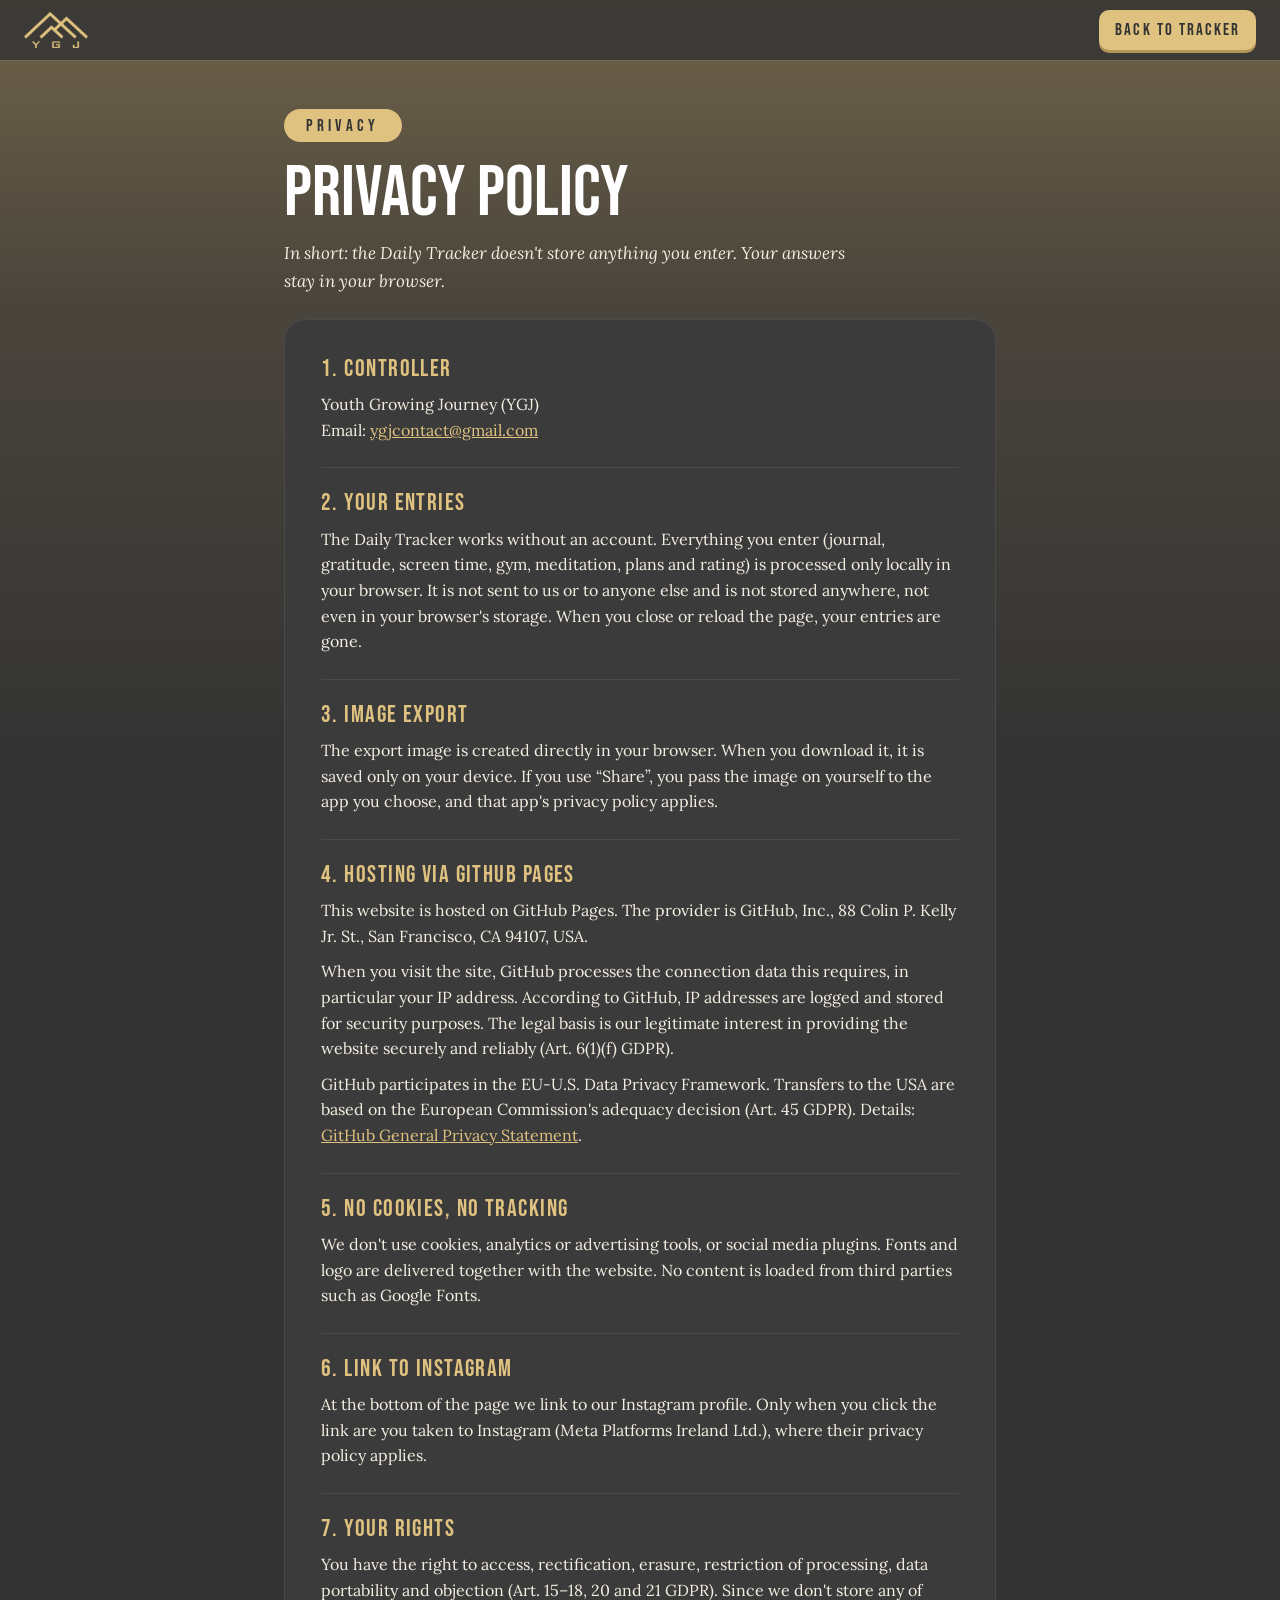
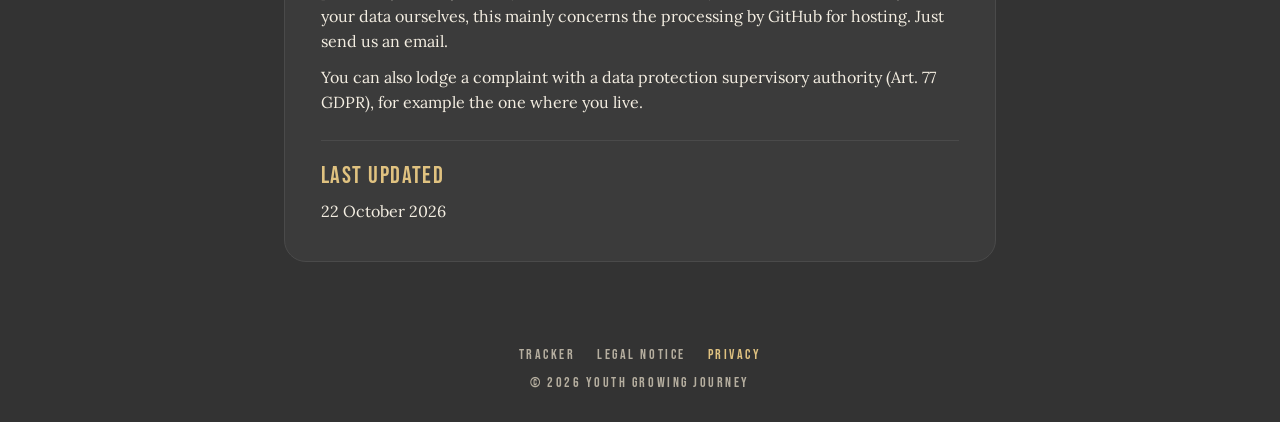
==== privacy.html @ bb2620ee "Legal notice and privacy policy in English Rename impressum.html -> imprint.html and datenschutz.htm" ====
<!doctype html>
<html lang="en">
<head>
  <meta charset="utf-8">
  <meta name="viewport" content="width=device-width, initial-scale=1, viewport-fit=cover">
  <title>Privacy policy · YGJ Daily Tracker</title>
  <meta name="theme-color" content="#333333">
  <link rel="icon" type="image/png" sizes="48x48" href="assets/favicon-48.png">
  <link rel="apple-touch-icon" href="assets/apple-touch-icon.png">
  <link rel="stylesheet" href="styles.css">
</head>
<body>
  <header class="bar">
    <a class="bar-brand" href="./" aria-label="Back to the YGJ Daily Tracker">
      <img src="assets/logo-gold.png" alt="YGJ" width="72" height="40">
    </a>
    <a class="btn btn-gold btn-small bar-back" href="./">Back to tracker</a>
  </header>

  <main class="legal">
    <span class="pill">Privacy</span>
    <h1 class="legal-title">Privacy policy</h1>
    <p class="legal-intro">In short: the Daily Tracker doesn't store anything you enter. Your answers stay in your browser.</p>

    <div class="card">
      <section>
        <h2>1. Controller</h2>
        <p>
          Youth Growing Journey (YGJ)<br>
          Email: <a href="mailto:ygjcontact@gmail.com">ygjcontact@gmail.com</a>
        </p>
      </section>

      <section>
        <h2>2. Your entries</h2>
        <p>The Daily Tracker works without an account. Everything you enter (journal, gratitude, screen time, gym, meditation, plans and rating) is processed only locally in your browser. It is not sent to us or to anyone else and is not stored anywhere, not even in your browser's storage. When you close or reload the page, your entries are gone.</p>
      </section>

      <section>
        <h2>3. Image export</h2>
        <p>The export image is created directly in your browser. When you download it, it is saved only on your device. If you use “Share”, you pass the image on yourself to the app you choose, and that app's privacy policy applies.</p>
      </section>

      <section>
        <h2>4. Hosting via GitHub Pages</h2>
        <p>This website is hosted on GitHub Pages. The provider is GitHub, Inc., 88 Colin P. Kelly Jr. St., San Francisco, CA 94107, USA.</p>
        <p>When you visit the site, GitHub processes the connection data this requires, in particular your IP address. According to GitHub, IP addresses are logged and stored for security purposes. The legal basis is our legitimate interest in providing the website securely and reliably (Art. 6(1)(f) GDPR).</p>
        <p>GitHub participates in the EU-U.S. Data Privacy Framework. Transfers to the USA are based on the European Commission's adequacy decision (Art. 45 GDPR). Details: <a href="https://docs.github.com/en/site-policy/privacy-policies/github-general-privacy-statement" rel="noopener" target="_blank">GitHub General Privacy Statement</a>.</p>
      </section>

      <section>
        <h2>5. No cookies, no tracking</h2>
        <p>We don't use cookies, analytics or advertising tools, or social media plugins. Fonts and logo are delivered together with the website. No content is loaded from third parties such as Google Fonts.</p>
      </section>

      <section>
        <h2>6. Link to Instagram</h2>
        <p>At the bottom of the page we link to our Instagram profile. Only when you click the link are you taken to Instagram (Meta Platforms Ireland Ltd.), where their privacy policy applies.</p>
      </section>

      <section>
        <h2>7. Your rights</h2>
        <p>You have the right to access, rectification, erasure, restriction of processing, data portability and objection (Art. 15–18, 20 and 21 GDPR). Since we don't store any of your data ourselves, this mainly concerns the processing by GitHub for hosting. Just send us an email.</p>
        <p>You can also lodge a complaint with a data protection supervisory authority (Art. 77 GDPR), for example the one where you live.</p>
      </section>

      <section>
        <h2>Last updated</h2>
        <p>22 October 2026</p>
      </section>
    </div>
  </main>

  <footer class="foot">
    <nav class="foot-links" aria-label="Legal">
      <a href="./">Tracker</a>
      <a href="imprint.html">Legal notice</a>
      <a href="privacy.html" aria-current="page">Privacy</a>
    </nav>
    <p class="foot-brand">© 2026 Youth Growing Journey</p>
  </footer>
</body>
</html>
---- styles.css ----
/*
 * YGJ Daily Tracker
 * Markenfarben laut Branding: #333333 (Dunkelgrau) und #E0C280 (Gold/Beige).
 * Schriften: Lora (Fließtext), Bebas Neue (Headlines wie in den Instagram-Posts).
 * Alle weiteren Töne sind die Abstufungen aus der YGJ-App (src/theme/index.ts).
 */

/* Schriften lokal, damit keine Anfrage an Google-Server geht */
@font-face {
  font-family: 'Bebas Neue';
  font-style: normal;
  font-weight: 400;
  font-display: swap;
  src: url(assets/fonts/bebas-neue-latin.woff2) format('woff2');
  unicode-range: U+0000-00FF, U+0131, U+0152-0153, U+02BB-02BC, U+02C6, U+02DA, U+02DC, U+0304, U+0308, U+0329, U+2000-206F, U+20AC, U+2122, U+2191, U+2193, U+2212, U+2215, U+FEFF, U+FFFD;
}
@font-face {
  font-family: 'Bebas Neue';
  font-style: normal;
  font-weight: 400;
  font-display: swap;
  src: url(assets/fonts/bebas-neue-latin-ext.woff2) format('woff2');
  unicode-range: U+0100-02BA, U+02BD-02C5, U+02C7-02CC, U+02CE-02D7, U+02DD-02FF, U+0304, U+0308, U+0329, U+1D00-1DBF, U+1E00-1E9F, U+1EF2-1EFF, U+2020, U+20A0-20AB, U+20AD-20C4, U+2113, U+2C60-2C7F, U+A720-A7FF;
}
@font-face {
  font-family: 'Lora';
  font-style: normal;
  font-weight: 400 700;
  font-display: swap;
  src: url(assets/fonts/lora-latin.woff2) format('woff2');
  unicode-range: U+0000-00FF, U+0131, U+0152-0153, U+02BB-02BC, U+02C6, U+02DA, U+02DC, U+0304, U+0308, U+0329, U+2000-206F, U+20AC, U+2122, U+2191, U+2193, U+2212, U+2215, U+FEFF, U+FFFD;
}
@font-face {
  font-family: 'Lora';
  font-style: normal;
  font-weight: 400 700;
  font-display: swap;
  src: url(assets/fonts/lora-latin-ext.woff2) format('woff2');
  unicode-range: U+0100-02BA, U+02BD-02C5, U+02C7-02CC, U+02CE-02D7, U+02DD-02FF, U+0304, U+0308, U+0329, U+1D00-1DBF, U+1E00-1E9F, U+1EF2-1EFF, U+2020, U+20A0-20AB, U+20AD-20C4, U+2113, U+2C60-2C7F, U+A720-A7FF;
}
@font-face {
  font-family: 'Lora';
  font-style: italic;
  font-weight: 400 700;
  font-display: swap;
  src: url(assets/fonts/lora-italic-latin.woff2) format('woff2');
  unicode-range: U+0000-00FF, U+0131, U+0152-0153, U+02BB-02BC, U+02C6, U+02DA, U+02DC, U+0304, U+0308, U+0329, U+2000-206F, U+20AC, U+2122, U+2191, U+2193, U+2212, U+2215, U+FEFF, U+FFFD;
}
@font-face {
  font-family: 'Lora';
  font-style: italic;
  font-weight: 400 700;
  font-display: swap;
  src: url(assets/fonts/lora-italic-latin-ext.woff2) format('woff2');
  unicode-range: U+0100-02BA, U+02BD-02C5, U+02C7-02CC, U+02CE-02D7, U+02DD-02FF, U+0304, U+0308, U+0329, U+1D00-1DBF, U+1E00-1E9F, U+1EF2-1EFF, U+2020, U+20A0-20AB, U+20AD-20C4, U+2113, U+2C60-2C7F, U+A720-A7FF;
}

:root {
  /* Markenfarben */
  --bg: #333333;
  --gold: #E0C280;

  /* Abstufungen Dunkelgrau */
  --bg-deep: #2B2B2B;
  --surface: #3B3B3B;
  --surface-high: #444444;
  --border: #4A4A4A;
  --border-strong: #575757;

  /* Abstufungen Gold */
  --gold-deep: #B39557;
  --gold-light: #EFDDB4;
  --gold-soft: rgba(224, 194, 128, 0.12);
  --gold-line: rgba(224, 194, 128, 0.35);

  /* Text */
  --text: #F4EEE2;
  --text-muted: #B5AE9F;
  --text-faint: #7F796E;
  --on-gold: #333333;

  --display: 'Bebas Neue', 'Arial Narrow', sans-serif;
  --serif: 'Lora', Georgia, 'Times New Roman', serif;

  --radius-sm: 10px;
  --radius-md: 16px;
  --radius-lg: 22px;
  --edge: 4px; /* "3D"-Kante unter Buttons wie in der App */
  --gutter: 16px;

  color-scheme: dark;
}

*,
*::before,
*::after {
  box-sizing: border-box;
}

html {
  -webkit-text-size-adjust: 100%;
  scroll-behavior: smooth;
  scroll-padding-top: 84px;
}

body {
  margin: 0;
  min-height: 100vh;
  background:
    linear-gradient(180deg, #6F6349 0, #4A453C 300px, #333333 760px) top / 100% 760px no-repeat,
    var(--bg);
  color: var(--text);
  font: 400 16px/1.6 var(--serif);
  overflow-x: hidden;
}

img {
  display: block;
  max-width: 100%;
}

a {
  color: var(--gold);
}

.visually-hidden {
  position: absolute !important;
  width: 1px;
  height: 1px;
  overflow: hidden;
  clip: rect(0 0 0 0);
  white-space: nowrap;
}

:focus-visible {
  outline: 2px solid var(--gold);
  outline-offset: 3px;
}

/* ---------- Kopfleiste ---------- */

.bar {
  position: sticky;
  top: 0;
  z-index: 20;
  display: flex;
  align-items: center;
  gap: 16px;
  padding: 10px var(--gutter);
  padding-top: max(10px, env(safe-area-inset-top));
  background: rgba(51, 51, 51, 0.82);
  -webkit-backdrop-filter: blur(12px);
  backdrop-filter: blur(12px);
  border-bottom: 1px solid var(--gold-line);
}

.bar-brand img {
  width: 64px;
  height: auto;
}

.bar-progress {
  flex: 1;
  display: flex;
  flex-direction: column;
  gap: 6px;
  min-width: 0;
  max-width: 320px;
  margin-left: auto;
}

.bar-progress-label {
  font: 400 14px/1 var(--display);
  letter-spacing: 0.14em;
  text-transform: uppercase;
  color: var(--text-muted);
}

.bar-track,
.budget-track {
  position: relative;
  display: block;
  height: 4px;
  border-radius: 999px;
  background: var(--border);
  overflow: hidden;
}

.bar-track i,
.budget-track i {
  position: absolute;
  inset: 0 auto 0 0;
  width: 0;
  background: var(--gold);
  border-radius: inherit;
  transition: width 0.25s ease;
}

/* ---------- Buttons ---------- */

.btn {
  display: inline-flex;
  align-items: center;
  justify-content: center;
  gap: 8px;
  min-height: 52px;
  padding: 0 26px;
  border: 0;
  border-radius: var(--radius-md);
  font: 400 21px/1 var(--display);
  letter-spacing: 0.12em;
  text-transform: uppercase;
  text-decoration: none;
  cursor: pointer;
  transition: transform 0.08s ease, box-shadow 0.08s ease, background-color 0.15s ease;
  -webkit-tap-highlight-color: transparent;
}

.btn:active {
  transform: translateY(var(--edge));
}

.btn-gold {
  background: var(--gold);
  color: var(--on-gold);
  box-shadow: 0 var(--edge) 0 var(--gold-deep);
}

.btn-gold:hover {
  background: var(--gold-light);
}

.btn-gold:active {
  box-shadow: 0 0 0 var(--gold-deep);
}

.btn-ghost {
  background: var(--surface);
  color: var(--text);
  border: 1.5px solid var(--border-strong);
  box-shadow: 0 var(--edge) 0 var(--bg-deep);
}

.btn-ghost:hover {
  border-color: var(--gold-line);
}

.btn-ghost:active {
  box-shadow: 0 0 0 var(--bg-deep);
}

.btn-small {
  min-height: 40px;
  padding: 0 16px;
  font-size: 17px;
  border-radius: var(--radius-sm);
  box-shadow: 0 3px 0 var(--gold-deep);
}

.btn-small:active {
  transform: translateY(3px);
}

/* ---------- Hero ---------- */

main {
  width: 100%;
  max-width: 760px;
  margin: 0 auto;
  padding: 0 var(--gutter);
}

.hero {
  padding: 56px 0 40px;
  text-align: center;
}

.pill {
  display: inline-block;
  padding: 9px 22px 7px;
  border-radius: 999px;
  background: var(--gold);
  color: var(--on-gold);
  font: 400 17px/1 var(--display);
  letter-spacing: 0.24em;
  text-transform: uppercase;
}

.hero-title,
.export-title {
  margin: 22px 0 14px;
  font: 400 clamp(48px, 11vw, 84px)/0.95 var(--display);
  letter-spacing: 0.01em;
  text-transform: uppercase;
  color: #FFFFFF;
}

.hero-title em,
.export-title em {
  font-style: normal;
  color: var(--gold);
}

.hero-sub {
  max-width: 30em;
  margin: 0 auto;
  font-style: italic;
  font-size: 18px;
  color: var(--text);
}

.day {
  margin: 40px auto 0;
  padding: 26px 20px 22px;
  max-width: 420px;
  border: 1.5px solid var(--gold-line);
  border-radius: var(--radius-lg);
  background: rgba(43, 43, 43, 0.55);
}

.day-weekday {
  margin: 0;
  font: 400 64px/0.95 var(--display);
  text-transform: uppercase;
  color: #FFFFFF;
}

.day-date {
  margin: 8px 0 0;
  font: 400 22px/1 var(--display);
  letter-spacing: 0.22em;
  text-transform: uppercase;
  color: var(--gold);
}

.day-change {
  position: relative;
  display: inline-flex;
  align-items: center;
  gap: 8px;
  margin-top: 18px;
  font-size: 14px;
  font-style: italic;
  color: var(--text-muted);
  cursor: pointer;
}

.day-change input {
  min-height: 36px;
  padding: 4px 10px;
  border: 1.5px solid var(--border-strong);
  border-radius: var(--radius-sm);
  background: var(--bg-deep);
  color: var(--text);
  font: 400 15px/1 var(--serif);
}

.day-change input:focus-visible {
  outline: none;
  border-color: var(--gold);
  box-shadow: 0 0 0 3px var(--gold-soft);
}

/* ---------- Karten und Abschnitte ---------- */

.card {
  margin: 0 0 24px;
  padding: 28px 22px;
  border: 1px solid var(--border);
  border-radius: var(--radius-lg);
  background: var(--surface);
}

.sec-head {
  margin-bottom: 22px;
}

.sec-num {
  font: 400 16px/1 var(--display);
  letter-spacing: 0.2em;
  color: var(--gold);
}

.sec-title {
  margin: 8px 0 6px;
  font: 400 44px/1 var(--display);
  letter-spacing: 0.01em;
  text-transform: uppercase;
  color: #FFFFFF;
}

.sec-sub {
  margin: 0;
  font-style: italic;
  color: var(--text-muted);
}

/* ---------- Eingabefelder ---------- */

.field {
  position: relative;
  margin-top: 18px;
}

.field label {
  display: block;
  margin-bottom: 8px;
  font-weight: 600;
  line-height: 1.4;
  color: var(--text);
}

textarea,
.list-item input,
.duration input {
  width: 100%;
  padding: 12px 14px;
  border: 1.5px solid var(--border);
  border-radius: 12px;
  background: var(--bg-deep);
  color: var(--text);
  font: 400 16px/1.55 var(--serif);
  transition: border-color 0.15s ease, box-shadow 0.15s ease;
}

textarea {
  display: block;
  min-height: 56px;
  resize: none;
  overflow: hidden;
}

textarea::placeholder,
input::placeholder {
  color: var(--text-faint);
  font-style: italic;
}

textarea:focus-visible,
.list-item input:focus-visible,
.duration input:focus-visible {
  outline: none;
  border-color: var(--gold);
  box-shadow: 0 0 0 3px var(--gold-soft);
}

.field-count {
  display: block;
  margin-top: 6px;
  text-align: right;
  font: 400 15px/1 var(--display);
  letter-spacing: 0.12em;
  color: var(--text-muted);
}

/* Zeichenbudget Journal */
.budget {
  display: flex;
  align-items: center;
  gap: 14px;
  padding: 12px 14px;
  border-radius: 12px;
  background: var(--gold-soft);
}

.budget-track {
  flex: 1;
}

.budget-count {
  font: 400 17px/1 var(--display);
  letter-spacing: 0.12em;
  color: var(--gold);
  white-space: nowrap;
}

.budget.is-full .budget-count::after {
  content: ' · limit reached';
}

.q-group {
  margin-top: 30px;
}

.q-group-title {
  margin: 0;
  padding-bottom: 8px;
  border-bottom: 1px solid var(--gold-line);
  font: 400 17px/1 var(--display);
  letter-spacing: 0.2em;
  text-transform: uppercase;
  color: var(--gold);
}

/* Listen (Dankbarkeit) */
.lists {
  display: grid;
  gap: 26px;
}

.list {
  margin: 0;
  padding: 0;
  border: 0;
  min-width: 0;
}

.list legend {
  padding: 0;
  margin-bottom: 10px;
  font: 400 24px/1 var(--display);
  letter-spacing: 0.06em;
  text-transform: uppercase;
  color: #FFFFFF;
}

.list-item {
  display: flex;
  align-items: center;
  gap: 12px;
  margin-top: 10px;
}

.list-item span {
  flex: none;
  width: 28px;
  font: 400 22px/1 var(--display);
  letter-spacing: 0.06em;
  color: var(--gold);
}

/* Zahlen */
.stat + .stat {
  margin-top: 26px;
  padding-top: 24px;
  border-top: 1px solid var(--border);
}

.stat-title {
  margin: 0 0 12px;
  font: 400 24px/1 var(--display);
  letter-spacing: 0.06em;
  text-transform: uppercase;
  color: #FFFFFF;
}

.duration {
  display: flex;
  flex-wrap: wrap;
  gap: 12px;
}

.stat .seg + .duration {
  margin-top: 14px;
}

.duration label {
  display: flex;
  align-items: center;
  gap: 10px;
  color: var(--text-muted);
  font-style: italic;
}

.duration input {
  width: 92px;
  text-align: center;
  font: 400 26px/1 var(--display);
  letter-spacing: 0.06em;
  padding: 10px 8px 8px;
  -moz-appearance: textfield;
}

.duration input::-webkit-outer-spin-button,
.duration input::-webkit-inner-spin-button {
  -webkit-appearance: none;
  margin: 0;
}

.duration[hidden] {
  display: none;
}

/* Segment-Auswahl und Bewertung: Radio unsichtbar, Label als Button */
/* gleich breite Segmente, damit drei Optionen auch bei 375 px in eine Zeile passen */
.seg {
  display: grid;
  grid-auto-flow: column;
  grid-auto-columns: minmax(0, 1fr);
  gap: 8px;
  max-width: calc(var(--options, 3) * 140px);
}

.seg label,
.rating-scale label {
  position: relative;
}

.seg input,
.rating-scale input {
  position: absolute;
  inset: 0;
  opacity: 0;
  pointer-events: none;
}

.seg span,
.rating-scale span {
  display: inline-flex;
  align-items: center;
  justify-content: center;
  border: 1.5px solid var(--border-strong);
  background: var(--bg-deep);
  color: var(--text);
  cursor: pointer;
  user-select: none;
  transition: background-color 0.15s ease, color 0.15s ease, border-color 0.15s ease, transform 0.08s ease;
  -webkit-tap-highlight-color: transparent;
}

.seg span {
  width: 100%;
  min-height: 46px;
  padding: 0 8px;
  border-radius: 999px;
  font: 400 19px/1 var(--display);
  letter-spacing: 0.1em;
  text-transform: uppercase;
  white-space: nowrap;
}

.seg label:hover span,
.rating-scale label:hover span {
  border-color: var(--gold-line);
}

.seg input:checked + span,
.rating-scale input:checked + span {
  background: var(--gold);
  border-color: var(--gold);
  color: var(--on-gold);
}

.seg input:focus-visible + span,
.rating-scale input:focus-visible + span {
  outline: 2px solid var(--gold);
  outline-offset: 3px;
}

/* Bewertung */
.rating-display {
  display: flex;
  align-items: baseline;
  justify-content: center;
  gap: 10px;
  margin: 4px 0 18px;
}

.rating-big {
  font: 400 128px/0.9 var(--display);
  color: transparent;
  -webkit-text-stroke: 2px var(--gold);
}

.rating-big.is-empty {
  color: var(--border-strong);
  -webkit-text-stroke: 0;
}

.rating-of {
  font: 400 34px/1 var(--display);
  letter-spacing: 0.08em;
  color: var(--text-muted);
}

.rating-scale {
  display: grid;
  grid-template-columns: repeat(10, 1fr);
  gap: 8px;
}

.rating-scale span {
  width: 100%;
  aspect-ratio: 1;
  border-radius: 12px;
  font: 400 26px/1 var(--display);
  box-shadow: 0 3px 0 var(--bg-deep);
}

.rating-scale input:checked + span {
  box-shadow: 0 3px 0 var(--gold-deep);
}

.rating-scale label:active span {
  transform: translateY(3px);
  box-shadow: none;
}

.rating-ends {
  display: flex;
  justify-content: space-between;
  margin-top: 12px;
  font-size: 14px;
  font-style: italic;
  color: var(--text-muted);
}

/* Export */
.export {
  padding: 36px 0 12px;
  text-align: center;
}

.export-title {
  margin-top: 0;
  font-size: clamp(44px, 10vw, 68px);
}

.export-actions {
  display: flex;
  flex-wrap: wrap;
  justify-content: center;
  gap: 14px;
  margin-top: 26px;
}

/* ---------- Fußzeile ---------- */

.foot {
  max-width: 760px;
  margin: 0 auto;
  padding: 48px var(--gutter) max(32px, env(safe-area-inset-bottom));
  text-align: center;
}

.foot-note {
  max-width: 34em;
  margin: 0 auto;
  font-size: 13px;
  line-height: 1.55;
  color: var(--text-muted);
}

.foot-brand {
  margin: 14px 0 0;
  font: 400 14px/1 var(--display);
  letter-spacing: 0.18em;
  text-transform: uppercase;
  color: var(--text-muted);
}

.foot-brand a {
  color: var(--gold);
  text-decoration: none;
}

.foot-brand a:hover {
  text-decoration: underline;
}

.foot-links {
  display: flex;
  justify-content: center;
  gap: 22px;
  margin-top: 14px;
  font: 400 14px/1 var(--display);
  letter-spacing: 0.18em;
  text-transform: uppercase;
}

.foot-links a {
  color: var(--text-muted);
  text-decoration: none;
}

.foot-links a:hover,
.foot-links a[aria-current='page'] {
  color: var(--gold);
}

/* ---------- Impressum und Datenschutz ---------- */

.bar-back {
  margin-left: auto;
}

.legal {
  padding-top: 48px;
}

.legal-title {
  margin: 18px 0 12px;
  font: 400 clamp(44px, 11vw, 72px)/0.95 var(--display);
  text-transform: uppercase;
  color: #FFFFFF;
  overflow-wrap: break-word;
  hyphens: manual;
}

.legal-intro {
  max-width: 34em;
  margin: 0 0 28px;
  font-size: 17px;
  font-style: italic;
  color: var(--text);
}

.legal .card {
  margin-top: 24px;
}

.legal section + section {
  margin-top: 24px;
  padding-top: 22px;
  border-top: 1px solid var(--border);
}

.legal h2 {
  margin: 0 0 10px;
  font: 400 24px/1.1 var(--display);
  letter-spacing: 0.06em;
  text-transform: uppercase;
  color: var(--gold);
}

.legal p {
  margin: 0 0 10px;
  overflow-wrap: anywhere;
}

.legal p:last-child {
  margin-bottom: 0;
}

/* ---------- Vorschau-Dialog ---------- */

.preview {
  width: min(560px, calc(100vw - 2 * var(--gutter)));
  max-height: calc(100dvh - 32px);
  padding: 0;
  border: 1px solid var(--gold-line);
  border-radius: var(--radius-lg);
  background: var(--surface);
  color: var(--text);
  overflow: hidden;
}

.preview[open] {
  display: flex;
  flex-direction: column;
}

.preview::backdrop {
  background: rgba(20, 20, 20, 0.72);
}

.preview-head {
  display: flex;
  align-items: center;
  justify-content: space-between;
  padding: 16px 18px 12px 22px;
}

.preview-title {
  margin: 0;
  font: 400 30px/1 var(--display);
  letter-spacing: 0.04em;
  text-transform: uppercase;
}

.preview-close {
  width: 40px;
  height: 40px;
  border: 1.5px solid var(--border-strong);
  border-radius: 50%;
  background: var(--bg-deep);
  color: var(--text);
  font: 400 24px/1 var(--serif);
  cursor: pointer;
}

.preview-body {
  flex: 1;
  min-height: 0;
  overflow-y: auto;
  padding: 0 18px;
}

.preview-body img {
  width: 100%;
  border-radius: 12px;
  border: 1px solid var(--border);
}

.preview-actions {
  display: flex;
  flex-wrap: wrap;
  gap: 12px;
  padding: 18px 18px 8px;
}

.preview-actions .btn {
  flex: 1 1 160px;
}

.preview-hint {
  margin: 0;
  padding: 4px 18px 18px;
  font-size: 13px;
  font-style: italic;
  text-align: center;
  color: var(--text-muted);
}

/* ---------- Toast ---------- */

.toast {
  position: fixed;
  left: 50%;
  bottom: max(24px, env(safe-area-inset-bottom));
  z-index: 50;
  max-width: calc(100vw - 2 * var(--gutter));
  padding: 12px 20px;
  border-radius: 999px;
  background: var(--gold);
  color: var(--on-gold);
  font-weight: 600;
  font-size: 15px;
  text-align: center;
  box-shadow: 0 8px 24px rgba(0, 0, 0, 0.35);
  opacity: 0;
  transform: translate(-50%, 12px);
  pointer-events: none;
  transition: opacity 0.2s ease, transform 0.2s ease;
}

.toast.is-visible {
  opacity: 1;
  transform: translate(-50%, 0);
}

/* ---------- Größere Bildschirme ---------- */

@media (min-width: 640px) {
  :root {
    --gutter: 24px;
  }

  .card {
    padding: 36px 36px;
  }
}

@media (max-width: 479px) {
  .rating-scale {
    grid-template-columns: repeat(5, 1fr);
  }

  .bar-progress-label {
    font-size: 13px;
  }

  .day-weekday {
    font-size: 56px;
  }
}

@media (prefers-reduced-motion: reduce) {
  html {
    scroll-behavior: auto;
  }

  *,
  *::before,
  *::after {
    transition: none !important;
  }
}
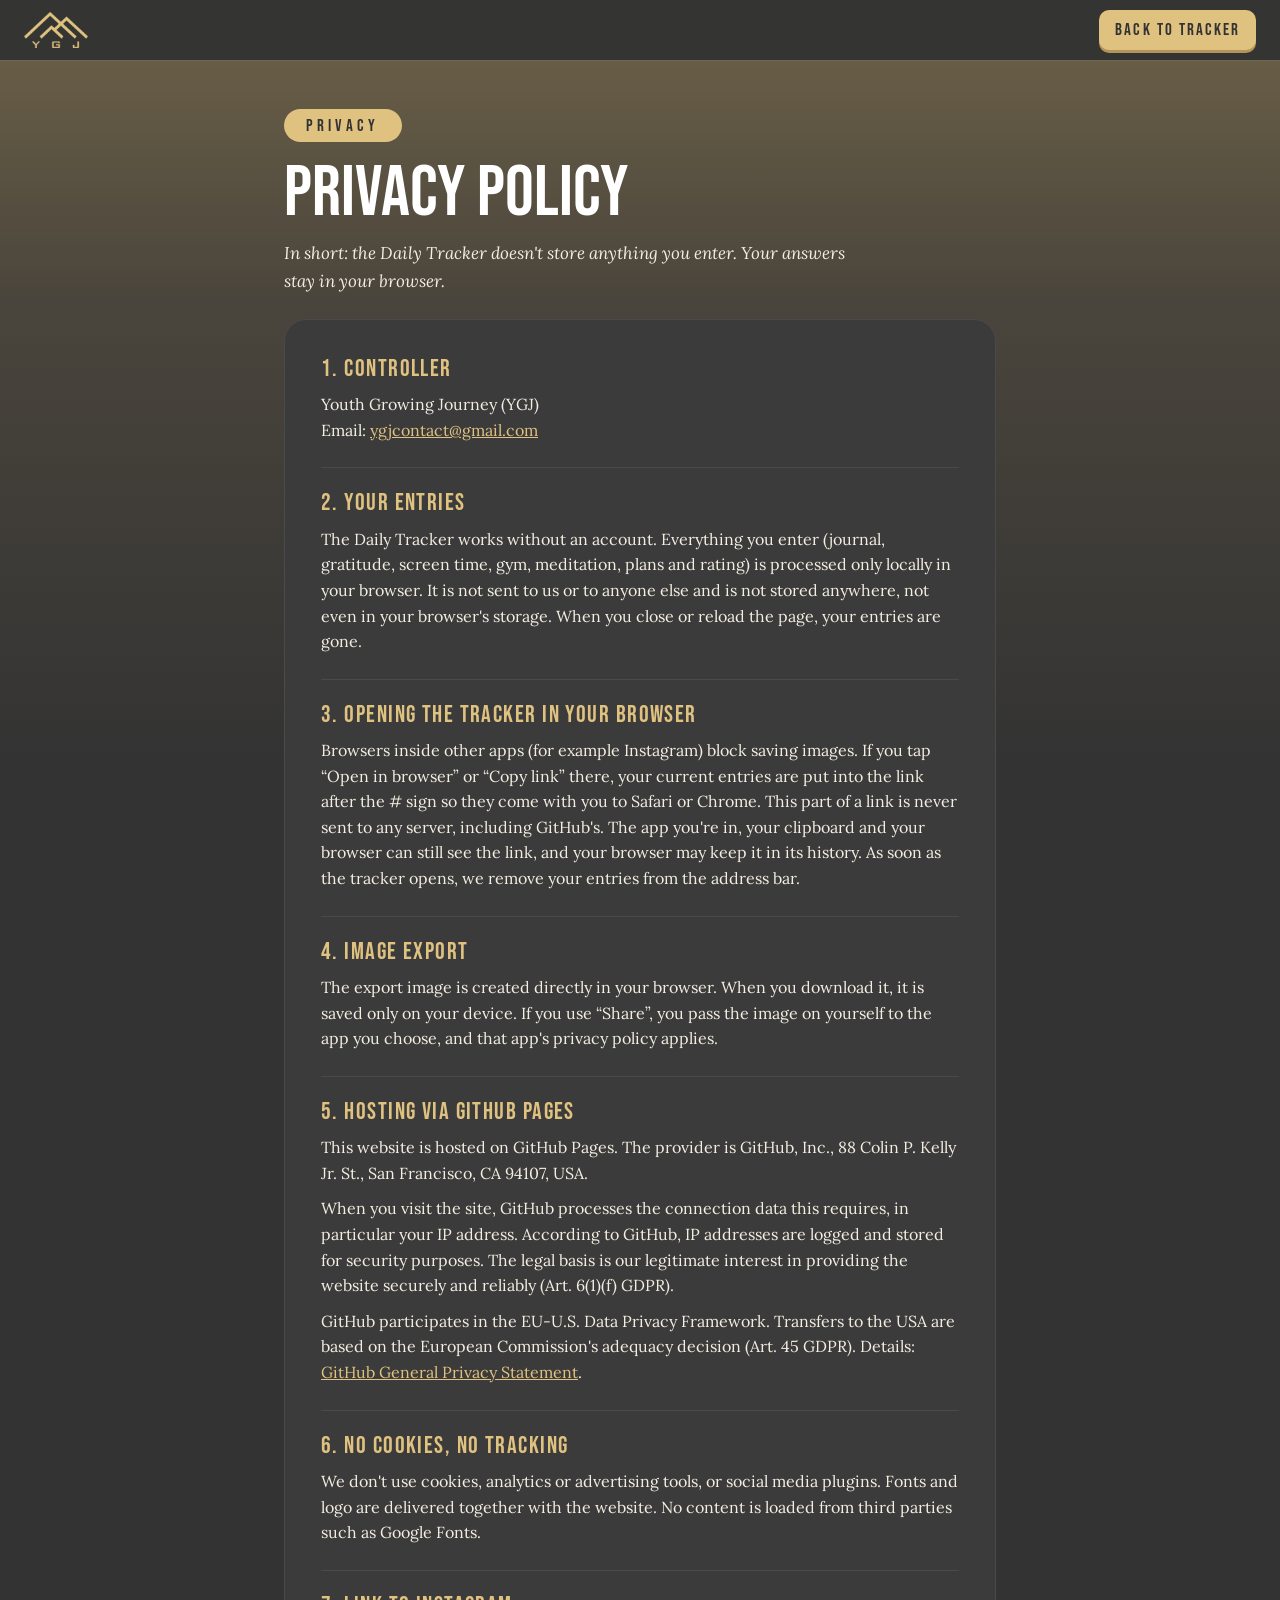
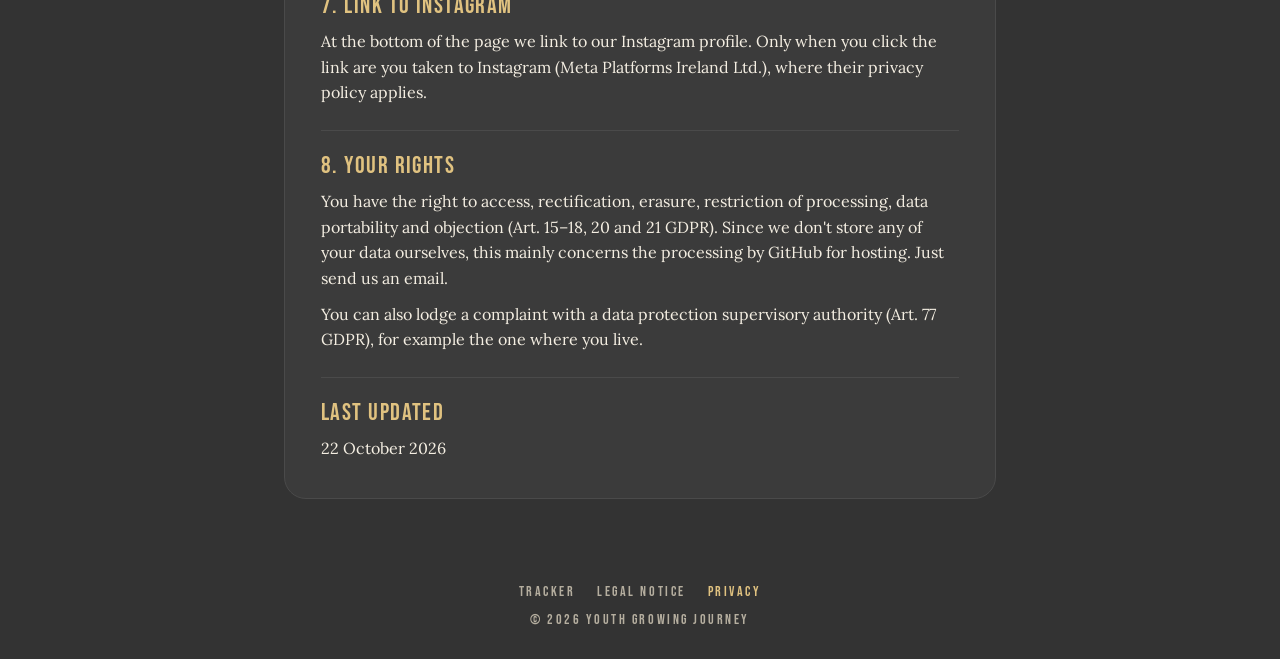
==== commit 7673871d: "In-app browser handoff and export robustness fixes In-app browsers (Instagram, Facebook, TikTok …) b" ====
--- a/privacy.html
+++ b/privacy.html
@@ -37,29 +37,34 @@
       </section>
 
       <section>
-        <h2>3. Image export</h2>
+        <h2>3. Opening the tracker in your browser</h2>
+        <p>Browsers inside other apps (for example Instagram) block saving images. If you tap “Open in browser” or “Copy link” there, your current entries are put into the link after the # sign so they come with you to Safari or Chrome. This part of a link is never sent to any server, including GitHub's. The app you're in, your clipboard and your browser can still see the link, and your browser may keep it in its history. As soon as the tracker opens, we remove your entries from the address bar.</p>
+      </section>
+
+      <section>
+        <h2>4. Image export</h2>
         <p>The export image is created directly in your browser. When you download it, it is saved only on your device. If you use “Share”, you pass the image on yourself to the app you choose, and that app's privacy policy applies.</p>
       </section>
 
       <section>
-        <h2>4. Hosting via GitHub Pages</h2>
+        <h2>5. Hosting via GitHub Pages</h2>
         <p>This website is hosted on GitHub Pages. The provider is GitHub, Inc., 88 Colin P. Kelly Jr. St., San Francisco, CA 94107, USA.</p>
         <p>When you visit the site, GitHub processes the connection data this requires, in particular your IP address. According to GitHub, IP addresses are logged and stored for security purposes. The legal basis is our legitimate interest in providing the website securely and reliably (Art. 6(1)(f) GDPR).</p>
         <p>GitHub participates in the EU-U.S. Data Privacy Framework. Transfers to the USA are based on the European Commission's adequacy decision (Art. 45 GDPR). Details: <a href="https://docs.github.com/en/site-policy/privacy-policies/github-general-privacy-statement" rel="noopener" target="_blank">GitHub General Privacy Statement</a>.</p>
       </section>
 
       <section>
-        <h2>5. No cookies, no tracking</h2>
+        <h2>6. No cookies, no tracking</h2>
         <p>We don't use cookies, analytics or advertising tools, or social media plugins. Fonts and logo are delivered together with the website. No content is loaded from third parties such as Google Fonts.</p>
       </section>
 
       <section>
-        <h2>6. Link to Instagram</h2>
+        <h2>7. Link to Instagram</h2>
         <p>At the bottom of the page we link to our Instagram profile. Only when you click the link are you taken to Instagram (Meta Platforms Ireland Ltd.), where their privacy policy applies.</p>
       </section>
 
       <section>
-        <h2>7. Your rights</h2>
+        <h2>8. Your rights</h2>
         <p>You have the right to access, rectification, erasure, restriction of processing, data portability and objection (Art. 15–18, 20 and 21 GDPR). Since we don't store any of your data ourselves, this mainly concerns the processing by GitHub for hosting. Just send us an email.</p>
         <p>You can also lodge a complaint with a data protection supervisory authority (Art. 77 GDPR), for example the one where you live.</p>
       </section>
--- a/styles.css
+++ b/styles.css
@@ -123,6 +123,11 @@
   color: var(--gold);
 }
 
+/* hidden muss auch gegen display-Regeln wie .btn { display: inline-flex } gewinnen */
+[hidden] {
+  display: none !important;
+}
+
 .visually-hidden {
   position: absolute !important;
   width: 1px;
@@ -148,9 +153,8 @@
   gap: 16px;
   padding: 10px var(--gutter);
   padding-top: max(10px, env(safe-area-inset-top));
-  background: rgba(51, 51, 51, 0.82);
-  -webkit-backdrop-filter: blur(12px);
-  backdrop-filter: blur(12px);
+  /* bewusst ohne backdrop-filter: der kostet auf Handy-GPUs viel Speicher */
+  background: rgba(51, 51, 51, 0.97);
   border-bottom: 1px solid var(--gold-line);
 }
 
@@ -575,10 +579,6 @@
 .duration input::-webkit-inner-spin-button {
   -webkit-appearance: none;
   margin: 0;
-}
-
-.duration[hidden] {
-  display: none;
 }
 
 /* Segment-Auswahl und Bewertung: Radio unsichtbar, Label als Button */
@@ -901,6 +901,56 @@
 
 .preview-actions .btn {
   flex: 1 1 160px;
+}
+
+/* Hinweis für In-App-Browser (oben auf der Seite und in der Vorschau) */
+.notice {
+  margin: 20px 0 0;
+  padding: 14px 16px;
+  border: 1px solid var(--gold-line);
+  border-radius: 12px;
+  background: var(--gold-soft);
+  font-size: 15px;
+  line-height: 1.5;
+  text-align: left;
+  color: var(--text);
+}
+
+.notice p {
+  margin: 0;
+}
+
+.notice strong {
+  color: var(--gold);
+}
+
+.notice-actions {
+  display: flex;
+  flex-wrap: wrap;
+  align-items: center;
+  gap: 18px;
+  margin-top: 14px;
+}
+
+.notice-help {
+  margin-top: 12px !important;
+  font-size: 14px;
+  color: var(--text-muted);
+}
+
+.preview .notice {
+  margin: 14px 18px 0;
+}
+
+.link-btn {
+  padding: 0;
+  border: 0;
+  background: none;
+  color: var(--gold);
+  font: inherit;
+  font-weight: 600;
+  text-decoration: underline;
+  cursor: pointer;
 }
 
 .preview-hint {
